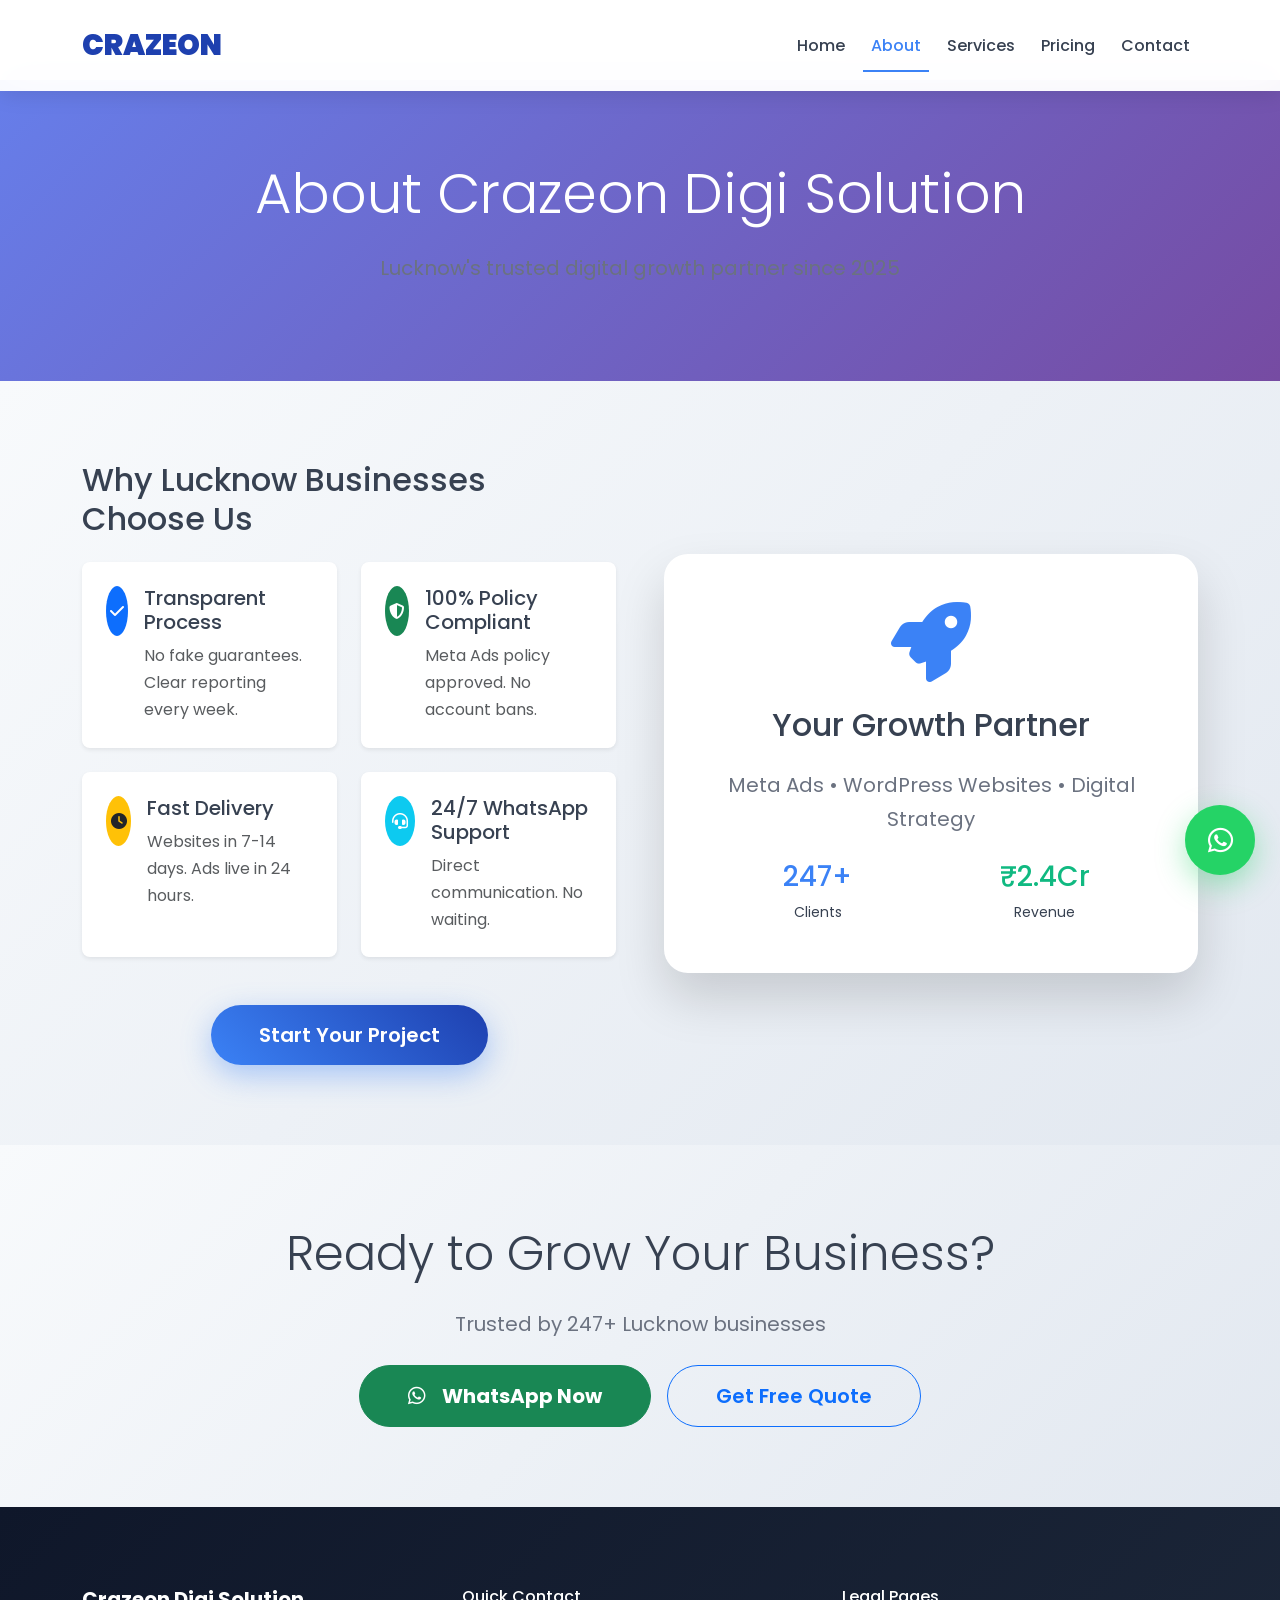
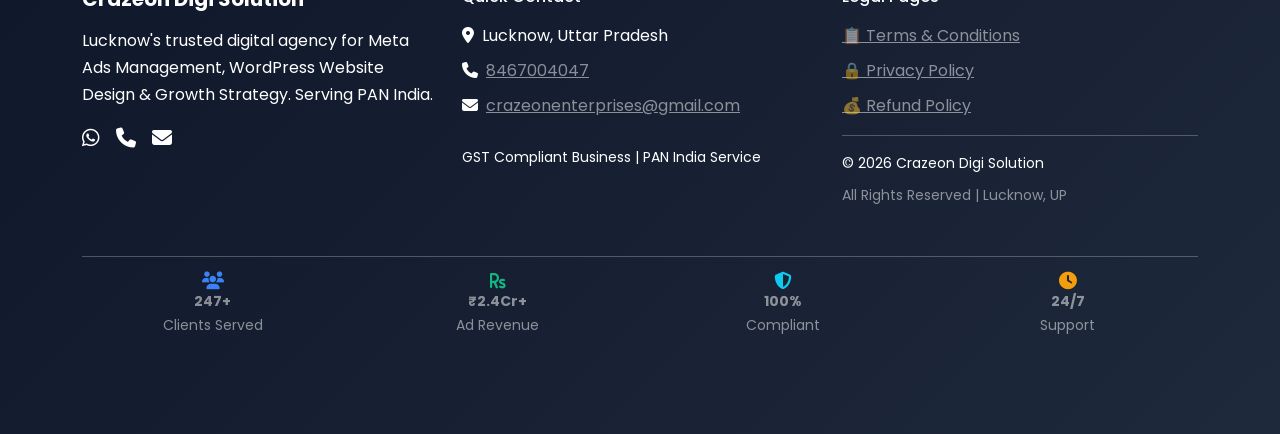
==== about.html @ ede7edd9 "Add files via upload" ====
<!DOCTYPE html>
<html lang="en">
<head>
<meta charset="UTF-8">
<meta name="viewport" content="width=device-width, initial-scale=1.0">
<title>About Us | Crazeon Digi Solution - Lucknow Digital Agency</title>
<meta name="description" content="About Crazeon Digi Solution - Lucknow based Meta Ads agency. 247+ clients served. Transparent digital marketing services.">
<link href="https://fonts.googleapis.com/css2?family=Poppins:wght@300;400;500;600;700;800&display=swap" rel="stylesheet">
<link rel="stylesheet" href="https://cdn.jsdelivr.net/npm/@fortawesome/fontawesome-free@6.4.2/css/all.min.css">
<link href="https://cdn.jsdelivr.net/npm/bootstrap@5.3.2/dist/css/bootstrap.min.css" rel="stylesheet">
<link href="https://cdn.jsdelivr.net/npm/aos@2.3.4/dist/aos.css" rel="stylesheet">
<link href="style.css" rel="stylesheet">
</head>
<body>

<!-- NAVBAR -->
<nav class="navbar navbar-expand-lg navbar-light fixed-top" id="navbar">
  <div class="container">
    <a class="navbar-brand" href="index.html">
      <strong>CRAZEON</strong>
    </a>
    <button class="navbar-toggler" type="button" data-bs-toggle="collapse" data-bs-target="#navbarNav">
      <span class="navbar-toggler-icon"></span>
    </button>
    <div class="collapse navbar-collapse" id="navbarNav">
      <ul class="navbar-nav ms-auto">
        <li class="nav-item"><a class="nav-link" href="index.html">Home</a></li>
        <li class="nav-item"><a class="nav-link active" href="about.html">About</a></li>
        <li class="nav-item"><a class="nav-link" href="services.html">Services</a></li>
        <li class="nav-item"><a class="nav-link" href="pricing.html">Pricing</a></li>
        <li class="nav-item"><a class="nav-link" href="contact.html">Contact</a></li>
      </ul>
    </div>
  </div>
</nav>

<!-- PAGE HEADER -->
<section class="py-5 text-center text-white" style="background: linear-gradient(135deg, #667eea 0%, #764ba2 100%); margin-top: 80px;">
  <div class="container">
    <h1 class="display-4 mb-4">About Crazeon Digi Solution</h1>
    <p class="lead">Lucknow's trusted digital growth partner since 2025</p>
  </div>
</section>

<!-- ABOUT CONTENT -->
<section class="py-5 bg-light">
  <div class="container">
    <div class="row align-items-center g-5">
      <div class="col-lg-6 order-lg-2" data-aos="fade-left">
        <div class="about-hero bg-white p-5 rounded-4 shadow-lg text-center">
          <i class="fas fa-rocket fa-5x text-primary mb-4"></i>
          <h2 class="mb-4">Your Growth Partner</h2>
          <p class="lead mb-4">Meta Ads • WordPress Websites • Digital Strategy</p>
          <div class="row g-3 text-center">
            <div class="col-6"><div class="h3 text-primary mb-1">247+</div><small>Clients</small></div>
            <div class="col-6"><div class="h3 text-success mb-1">₹2.4Cr</div><small>Revenue</small></div>
          </div>
        </div>
      </div>
      <div class="col-lg-6 order-lg-1" data-aos="fade-right">
        <h2 class="mb-4">Why Lucknow Businesses Choose Us</h2>
        <div class="row g-4 mb-5">
          <div class="col-md-6" data-aos="fade-up" data-aos-delay="100">
            <div class="feature-card d-flex align-items-start p-4 bg-white rounded-3 shadow-sm h-100">
              <div class="feature-icon bg-primary text-white rounded-circle me-3 d-flex align-items-center justify-content-center" style="width: 50px; height: 50px;">
                <i class="fas fa-check"></i>
              </div>
              <div>
                <h5>Transparent Process</h5>
                <p class="mb-0 text-muted">No fake guarantees. Clear reporting every week.</p>
              </div>
            </div>
          </div>
          <div class="col-md-6" data-aos="fade-up" data-aos-delay="200">
            <div class="feature-card d-flex align-items-start p-4 bg-white rounded-3 shadow-sm h-100">
              <div class="feature-icon bg-success text-white rounded-circle me-3 d-flex align-items-center justify-content-center" style="width: 50px; height: 50px;">
                <i class="fas fa-shield-alt"></i>
              </div>
              <div>
                <h5>100% Policy Compliant</h5>
                <p class="mb-0 text-muted">Meta Ads policy approved. No account bans.</p>
              </div>
            </div>
          </div>
          <div class="col-md-6" data-aos="fade-up" data-aos-delay="300">
            <div class="feature-card d-flex align-items-start p-4 bg-white rounded-3 shadow-sm h-100">
              <div class="feature-icon bg-warning text-dark rounded-circle me-3 d-flex align-items-center justify-content-center" style="width: 50px; height: 50px;">
                <i class="fas fa-clock"></i>
              </div>
              <div>
                <h5>Fast Delivery</h5>
                <p class="mb-0 text-muted">Websites in 7-14 days. Ads live in 24 hours.</p>
              </div>
            </div>
          </div>
          <div class="col-md-6" data-aos="fade-up" data-aos-delay="400">
            <div class="feature-card d-flex align-items-start p-4 bg-white rounded-3 shadow-sm h-100">
              <div class="feature-icon bg-info text-white rounded-circle me-3 d-flex align-items-center justify-content-center" style="width: 50px; height: 50px;">
                <i class="fas fa-headset"></i>
              </div>
              <div>
                <h5>24/7 WhatsApp Support</h5>
                <p class="mb-0 text-muted">Direct communication. No waiting.</p>
              </div>
            </div>
          </div>
        </div>
        <div class="text-center">
          <a href="contact.html" class="btn btn-primary-custom btn-lg px-5">Start Your Project</a>
        </div>
      </div>
    </div>
  </div>
</section>

<!-- CTA SECTION -->
<section class="py-5 text-center" style="background: linear-gradient(135deg, #f8fafc 0%, #e2e8f0 100%);">
  <div class="container">
    <h2 class="display-5 mb-4" data-aos="zoom-in">Ready to Grow Your Business?</h2>
    <p class="lead mb-4" data-aos="fade-up" data-aos-delay="200">Trusted by 247+ Lucknow businesses</p>
    <div class="d-flex gap-3 justify-content-center flex-wrap" data-aos="fade-up" data-aos-delay="400">
      <a href="https://wa.me/918467004047?text=Hi!%20About%20page%20dekhi...%20services%20ke%20baare%20me%20jaanna%20hai" class="btn btn-success btn-lg px-5" target="_blank">
        <i class="fab fa-whatsapp me-2"></i>WhatsApp Now
      </a>
      <a href="contact.html" class="btn btn-outline-primary btn-lg px-5">Get Free Quote</a>
    </div>
  </div>
</section>

<!-- NEW PROFESSIONAL FOOTER -->
<footer class="bg-dark text-white py-5">
  <div class="container">
    <div class="row">
      <div class="col-lg-4 col-md-6 mb-4">
        <h5 class="mb-3"><strong>Crazeon Digi Solution</strong></h5>
        <p class="mb-3">Lucknow's trusted digital agency for Meta Ads Management, WordPress Website Design & Growth Strategy. Serving PAN India.</p>
        <div class="d-flex gap-3">
          <a href="https://wa.me/918467004047" class="text-white" target="_blank" rel="noopener">
            <i class="fab fa-whatsapp fa-lg"></i>
          </a>
          <a href="tel:+918467004047" class="text-white">
            <i class="fas fa-phone fa-lg"></i>
          </a>
          <a href="mailto:crazeonenterprises@gmail.com" class="text-white">
            <i class="fas fa-envelope fa-lg"></i>
          </a>
        </div>
      </div>
      
      <div class="col-lg-4 col-md-6 mb-4">
        <h6 class="mb-3">Quick Contact</h6>
        <p class="mb-2"><i class="fas fa-map-marker-alt me-2"></i>Lucknow, Uttar Pradesh</p>
        <p class="mb-2"><i class="fas fa-phone me-2"></i><a href="tel:+918467004047" class="text-white-50">8467004047</a></p>
        <p class="mb-4"><i class="fas fa-envelope me-2"></i><a href="mailto:crazeonenterprises@gmail.com" class="text-white-50">crazeonenterprises@gmail.com</a></p>
        <p><small>GST Compliant Business | PAN India Service</small></p>
      </div>
      
      <div class="col-lg-4 col-md-12 mb-4">
        <h6 class="mb-3">Legal Pages</h6>
        <div class="legal-links">
          <a href="terms.html" class="text-white-50 d-block mb-2">📋 Terms & Conditions</a>
          <a href="privacy.html" class="text-white-50 d-block mb-2">🔒 Privacy Policy</a>
          <a href="refund.html" class="text-white-50 d-block mb-3">💰 Refund Policy</a>
          <hr class="my-3">
          <p class="mb-2 small">© 2026 Crazeon Digi Solution</p>
          <p class="mb-0 small text-white-50">All Rights Reserved | Lucknow, UP</p>
        </div>
      </div>
    </div>
    
    <hr class="my-4 opacity-25">
    
    <div class="row text-center text-white-50 small">
      <div class="col-md-3 mb-3">
        <i class="fas fa-users fa-lg text-primary mb-2 d-block"></i>
        <strong>247+</strong><br>Clients Served
      </div>
      <div class="col-md-3 mb-3">
        <i class="fas fa-rupee-sign fa-lg text-success mb-2 d-block"></i>
        <strong>₹2.4Cr+</strong><br>Ad Revenue
      </div>
      <div class="col-md-3 mb-3">
        <i class="fas fa-shield-alt fa-lg text-info mb-2 d-block"></i>
        <strong>100%</strong><br>Compliant
      </div>
      <div class="col-md-3 mb-3">
        <i class="fas fa-clock fa-lg text-warning mb-2 d-block"></i>
        <strong>24/7</strong><br>Support
      </div>
    </div>
  </div>
</footer>

<!-- WHATSAPP FLOAT BUTTON -->
<a href="https://wa.me/918467004047?text=Hi%20Crazeon%20Team!%20Main%20apke%20services%20ke%20bare%20me%20janana%20chahta%20hu...%20Kya%20services%20chahiye?" 
   class="whatsapp-float" target="_blank" rel="noopener noreferrer">
  <i class="fab fa-whatsapp"></i>
  <span class="whatsapp-pulse"></span>
</a>

<!-- SCRIPTS -->
<script src="https://cdn.jsdelivr.net/npm/bootstrap@5.3.2/dist/js/bootstrap.bundle.min.js"></script>
<script src="https://cdn.jsdelivr.net/npm/aos@2.3.4/dist/aos.js"></script>
<script>AOS.init({duration:1000,once:true});</script>
<script src="script.js"></script>
</body>
</html>
---- style.css ----
/* CRAZEON DIGI SOLUTION - COMPLETE STYLE SHEET */
* {
  margin: 0;
  padding: 0;
  box-sizing: border-box;
}

:root {
  --primary: #3b82f6;
  --primary-dark: #1e40af;
  --success: #10b981;
  --warning: #f59e0b;
  --danger: #ef4444;
  --dark: #0f172a;
  --light: #f8fafc;
  --white: #ffffff;
  --shadow: 0 10px 30px rgba(0,0,0,0.1);
  --shadow-lg: 0 25px 50px rgba(0,0,0,0.15);
}

body {
  font-family: 'Poppins', sans-serif;
  line-height: 1.7;
  color: #374151;
  overflow-x: hidden;
}

/* NAVBAR */
#navbar {
  background: rgba(255, 255, 255, 0.95) !important;
  backdrop-filter: blur(20px);
  box-shadow: 0 2px 20px rgba(0, 0, 0, 0.1);
  transition: all 0.3s ease;
  padding: 1rem 0;
}

.navbar-brand {
  font-size: 1.8rem;
  font-weight: 800;
  color: var(--primary-dark) !important;
  text-decoration: none;
}

.nav-link {
  color: #374151 !important;
  font-weight: 500;
  margin-left: 10px;
  transition: all 0.3s ease;
  position: relative;
}

.nav-link.active, .nav-link:hover {
  color: var(--primary) !important;
}

.nav-link.active::after {
  content: '';
  position: absolute;
  bottom: -5px;
  left: 0;
  width: 100%;
  height: 2px;
  background: var(--primary);
}

/* HERO SECTION - PERFECT FIX */
.hero {
  background: linear-gradient(135deg, #1e3a8a 0%, #3b82f6 50%, #60a5fa 100%);
  min-height: 100vh;
  display: flex;
  align-items: center;
  padding: 120px 0 60px;
  position: relative;
  overflow: hidden;
}

.hero::before {
  content: '';
  position: absolute;
  top: 0;
  left: 0;
  right: 0;
  bottom: 0;
  background: 
    radial-gradient(circle at 20% 80%, rgba(120,119,198,0.3) 0%, transparent 50%),
    radial-gradient(circle at 80% 20%, rgba(255,255,255,0.1) 0%, transparent 50%),
    radial-gradient(circle at 40% 40%, rgba(255,119,198,0.2) 0%, transparent 50%);
  pointer-events: none;
  z-index: 1;
}

.hero > .container {
  position: relative;
  z-index: 2;
}

.hero-title {
  font-size: clamp(2.8rem, 6vw, 5rem);
  font-weight: 800;
  line-height: 1.1;
  text-shadow: 0 4px 20px rgba(0, 0, 0, 0.3);
  margin-bottom: 1.5rem;
  color: white !important;
  animation: fadeInUp 1s ease;
}

.gradient-text {
  background: linear-gradient(45deg, #fbbf24, #f59e0b, #ef4444);
  -webkit-background-clip: text;
  -webkit-text-fill-color: transparent;
  background-clip: text;
  font-weight: 900;
}

.hero .lead {
  color: rgba(255, 255, 255, 0.95) !important;
  font-size: 1.3rem;
  font-weight: 400;
  margin-bottom: 2.5rem;
  text-shadow: 0 2px 10px rgba(0, 0, 0, 0.2);
  max-width: 600px;
}

/* STATS CARD */
.stats-card {
  background: rgba(255, 255, 255, 0.15) !important;
  backdrop-filter: blur(25px);
  border: 1px solid rgba(255, 255, 255, 0.3);
  box-shadow: var(--shadow-lg);
  border-radius: 24px;
  padding: 2.5rem 2rem;
  animation: float 6s ease-in-out infinite;
}

.stats-card .h2 {
  color: white !important;
  font-weight: 800;
  text-shadow: 0 2px 10px rgba(0,0,0,0.3);
}

.stats-card .text-white-50 {
  color: rgba(255, 255, 255, 0.9) !important;
  font-weight: 500;
}

/* BUTTONS */
.btn {
  font-weight: 600;
  padding: 15px 30px;
  border-radius: 50px;
  transition: all 0.3s ease;
  text-decoration: none;
  display: inline-flex;
  align-items: center;
  gap: 8px;
}

.btn-primary-custom {
  background: linear-gradient(45deg, var(--primary), var(--primary-dark));
  border: none;
  color: white !important;
  box-shadow: 0 10px 30px rgba(59, 130, 246, 0.4);
}

.btn-primary-custom:hover {
  transform: translateY(-3px);
  box-shadow: 0 20px 40px rgba(59, 130, 246, 0.5);
  color: white !important;
}

.btn-outline-light {
  border: 2px solid rgba(255, 255, 255, 0.8);
  color: rgba(255, 255, 255, 0.95) !important;
  backdrop-filter: blur(10px);
}

.btn-outline-light:hover {
  background: white;
  color: var(--primary-dark) !important;
  transform: translateY(-2px);
}

.btn-success, .btn-warning, .btn-danger {
  font-weight: 700;
}

/* SERVICE CARDS */
.service-card, .pricing-card, .feature-card, .contact-card {
  transition: all 0.3s ease;
  border: none;
  box-shadow: var(--shadow);
}

.service-card:hover {
  transform: translateY(-10px);
  box-shadow: var(--shadow-lg);
}

.pricing-card {
  border: 2px solid transparent;
  position: relative;
  overflow: hidden;
}

.pricing-card:hover {
  border-color: var(--primary);
  transform: translateY(-5px);
}

.recommended-badge {
  position: absolute;
  top: 20px;
  right: 20px;
  z-index: 2;
}

.recommended {
  border-color: var(--success) !important;
}

/* SECTIONS */
section {
  padding: 80px 0;
}

.section-title {
  font-size: 3rem;
  font-weight: 700;
  color: var(--dark);
  margin-bottom: 1rem;
}

.lead {
  font-size: 1.25rem;
  color: #6b7280;
  font-weight: 400;
}

/* BACKGROUND SECTIONS */
.bg-light {
  background: linear-gradient(135deg, #f8fafc 0%, #e2e8f0 100%) !important;
}

.py-5 { padding: 5rem 0 !important; }

/* FOOTER */
footer { 
  background: linear-gradient(135deg, var(--dark) 0%, #1e293b 100%) !important;
  color: white;
}

footer a {
  color: rgba(255,255,255,0.8);
  transition: all 0.3s ease;
}

footer a:hover { 
  color: var(--primary) !important; 
}

.legal-links a:hover {
  color: var(--warning) !important;
}

/* WHATSAPP FLOAT */
.whatsapp-float {
  position: fixed !important;
  bottom: 25px !important;
  right: 25px !important;
  width: 70px !important;
  height: 70px !important;
  background: #25D366 !important;
  color: white !important;
  border-radius: 50% !important;
  display: flex !important;
  align-items: center !important;
  justify-content: center !important;
  font-size: 1.8rem !important;
  box-shadow: 0 10px 30px rgba(37,211,102,0.4) !important;
  z-index: 9999 !important;
  transition: all 0.3s ease !important;
  text-decoration: none !important;
}

.whatsapp-float:hover { 
  transform: scale(1.1) !important; 
}

.whatsapp-pulse {
  position: absolute;
  border: 2px solid rgba(37, 211, 102, 0.3);
  border-radius: 50%;
  width: 100%;
  height: 100%;
  animation: pulse 2s infinite;
}

@keyframes pulse {
  0% { transform: scale(0.9); opacity: 1; }
  100% { transform: scale(1.5); opacity: 0; }
}

/* SERVICE FEATURES */
.service-features .col-md-6 {
  position: relative;
  padding-left: 2rem;
}

.service-features .col-md-6::before {
  content: '';
  position: absolute;
  left: 0;
  top: 0.5rem;
  width: 20px;
  height: 20px;
  background: var(--success);
  border-radius: 50%;
}

/* PRICING TABS */
.pricing-tabs .btn {
  border-radius: 15px;
  padding: 12px 20px;
  font-weight: 600;
}

.active-pricing-tab {
  background: var(--primary) !important;
  color: white !important;
  border-color: var(--primary) !important;
}

/* CONTACT CARDS */
.contact-card {
  transition: all 0.3s ease;
  cursor: pointer;
}

.contact-card:hover {
  transform: translateY(-5px);
  box-shadow: var(--shadow-lg);
}

/* ANIMATIONS */
@keyframes fadeInUp {
  from {
    opacity: 0;
    transform: translateY(30px);
  }
  to {
    opacity: 1;
    transform: translateY(0);
  }
}

@keyframes float {
  0%, 100% { transform: translateY(0px); }
  50% { transform: translateY(-10px); }
}

/* RESPONSIVE */
@media (max-width: 768px) {
  .hero {
    text-align: center;
    padding: 140px 20px 50px !important;
  }
  
  .hero-title {
    font-size: 2.5rem !important;
    line-height: 1.2;
  }
  
  .stats-card {
    margin-top: 2rem;
    padding: 2rem !important;
  }
  
  .btn {
    width: 100%;
    margin-bottom: 1rem;
  }
  
  section {
    padding: 60px 0 !important;
  }
  
  .whatsapp-float {
    bottom: 20px !important;
    right: 20px !important;
    width: 60px !important;
    height: 60px !important;
  }
}

@media (max-width: 576px) {
  .hero-title {
    font-size: 2rem !important;
  }
  
  .section-title {
    font-size: 2rem !important;
  }
}

/* UTILITY CLASSES */
.text-primary { color: var(--primary) !important; }
.text-success { color: var(--success) !important; }
.text-warning { color: var(--warning) !important; }
.text-danger { color: var(--danger) !important; }

.shadow-lg { box-shadow: var(--shadow-lg) !important; }
.rounded-4 { border-radius: 24px !important; }

.fs-6 { font-size: 1rem !important; }
.fw-bold { font-weight: 700 !important; }

/* AOS OVERRIDE */
[data-aos] {
  transition-duration: 0.8s !important;
}

/* FORM STYLES */
.form-control, .form-select {
  border-radius: 15px;
  border: 2px solid #e5e7eb;
  padding: 15px 20px;
  font-size: 1rem;
  transition: all 0.3s ease;
}

.form-control:focus, .form-select:focus {
  border-color: var(--primary);
  box-shadow: 0 0 0 0.2rem rgba(59, 130, 246, 0.25);
}

/* PERFECT END */
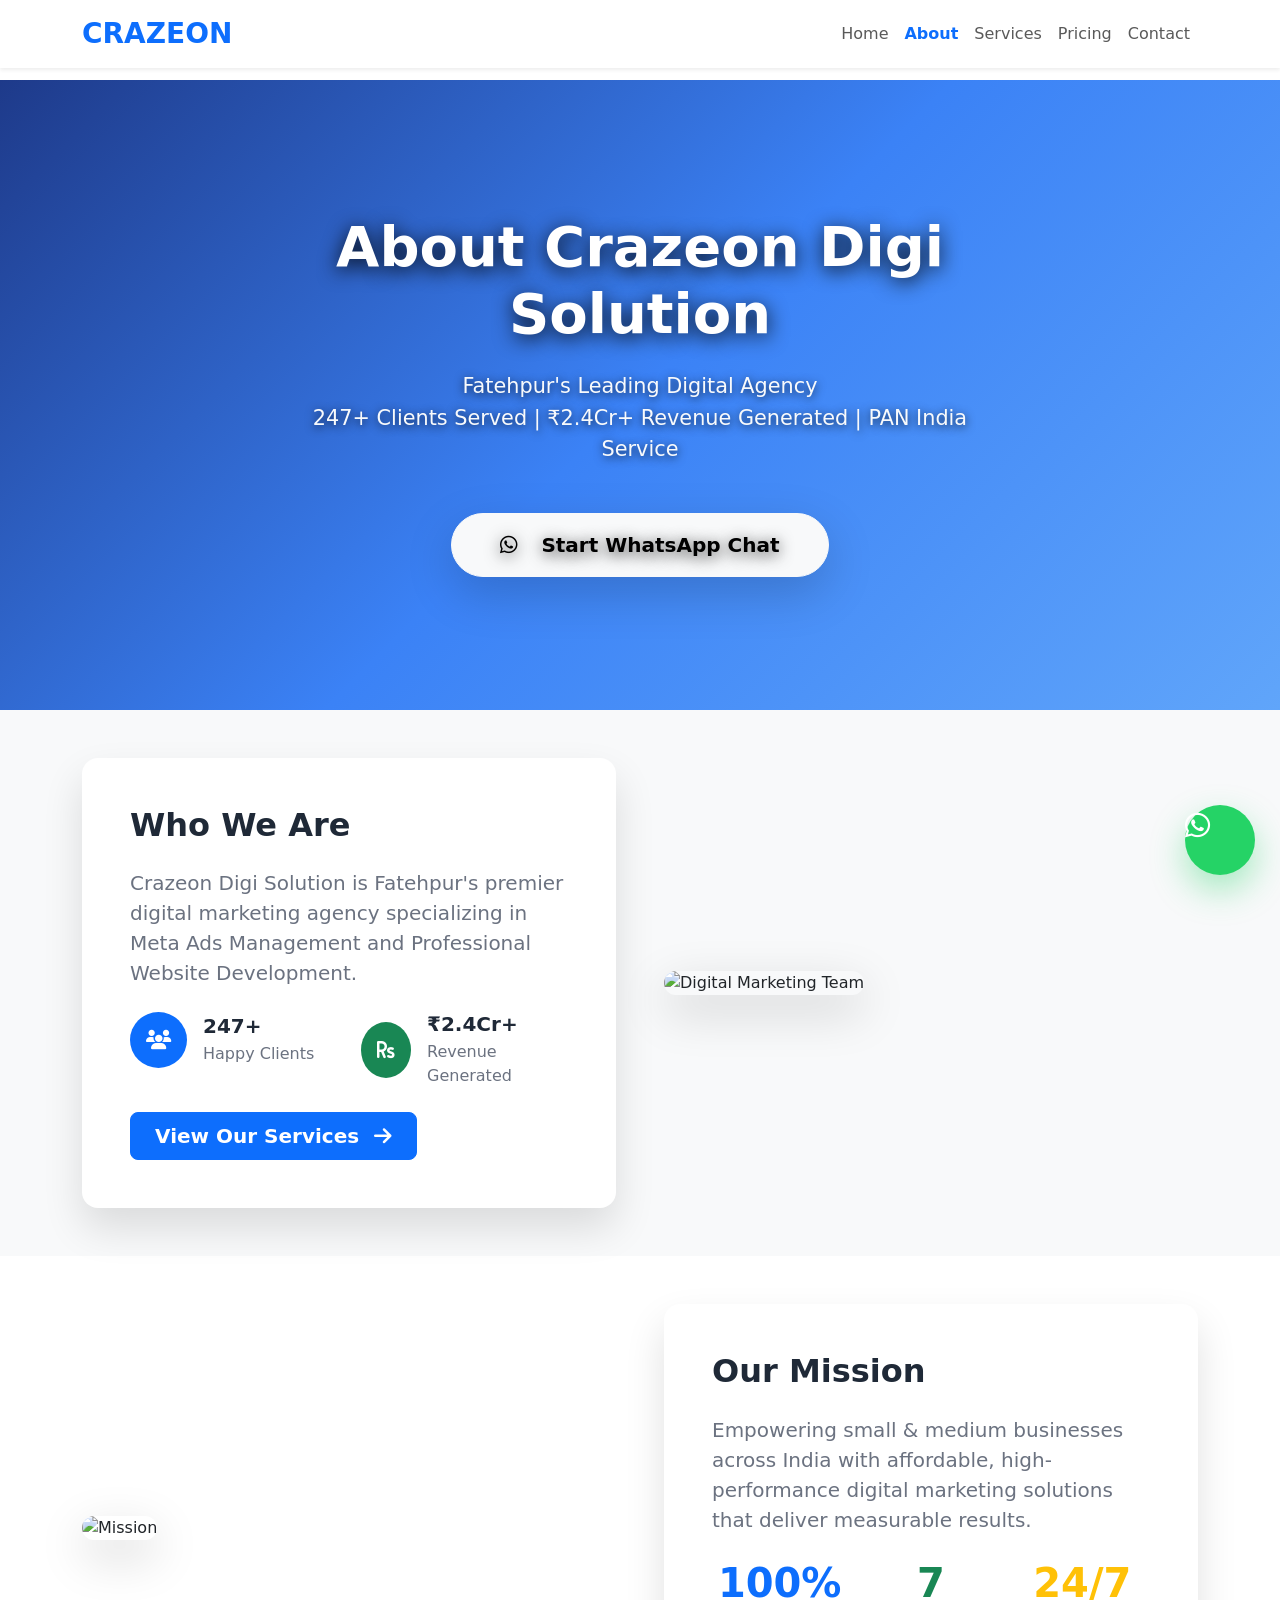
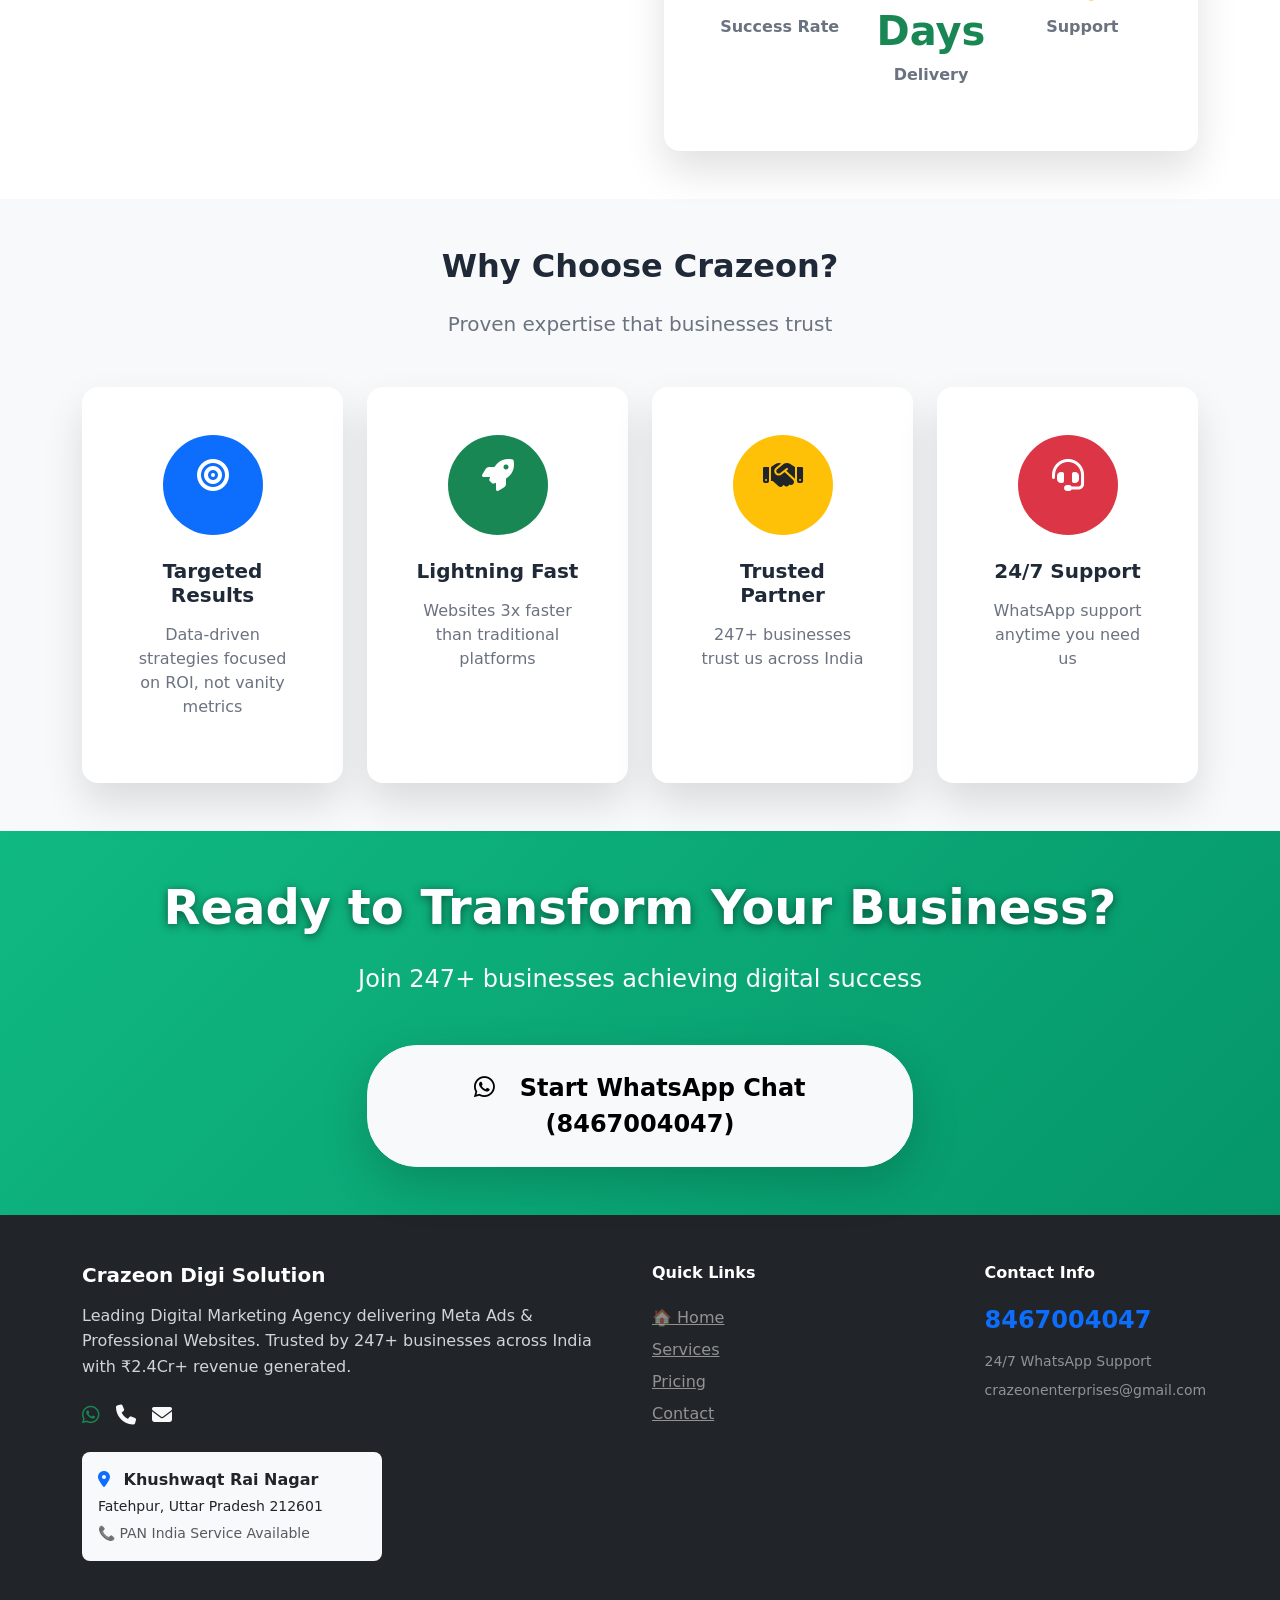
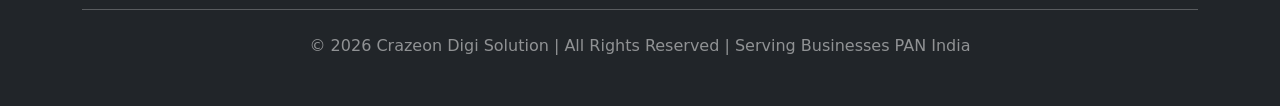
==== commit 0c90c45e: "Add files via upload" ====
--- a/about.html
+++ b/about.html
@@ -3,29 +3,72 @@
 <head>
 <meta charset="UTF-8">
 <meta name="viewport" content="width=device-width, initial-scale=1.0">
-<title>About Us | Crazeon Digi Solution - Lucknow Digital Agency</title>
-<meta name="description" content="About Crazeon Digi Solution - Lucknow based Meta Ads agency. 247+ clients served. Transparent digital marketing services.">
+<title>About | Crazeon Digi Solution - Fatehpur Digital Agency</title>
+<meta name="description" content="About Crazeon Digi Solution. Fatehpur based Digital Marketing Agency. Meta Ads + Professional Websites.">
 <link href="https://fonts.googleapis.com/css2?family=Poppins:wght@300;400;500;600;700;800&display=swap" rel="stylesheet">
 <link rel="stylesheet" href="https://cdn.jsdelivr.net/npm/@fortawesome/fontawesome-free@6.4.2/css/all.min.css">
 <link href="https://cdn.jsdelivr.net/npm/bootstrap@5.3.2/dist/css/bootstrap.min.css" rel="stylesheet">
-<link href="https://cdn.jsdelivr.net/npm/aos@2.3.4/dist/aos.css" rel="stylesheet">
-<link href="style.css" rel="stylesheet">
+<style>
+/* 🔥 100% CLEAR TEXT EVERYWHERE */
+.about-hero { 
+    background: linear-gradient(135deg, #1e3a8a 0%, #3b82f6 50%, #60a5fa 100%) !important;
+    min-height: 70vh; 
+    color: #ffffff !important;
+    text-shadow: 0 3px 15px rgba(0,0,0,0.8) !important;
+}
+
+.about-hero h1 {
+    color: #ffffff !important;
+    font-weight: 800 !important;
+    font-size: 3.5rem !important;
+    text-shadow: 0 4px 20px rgba(0,0,0,0.9) !important;
+}
+
+.about-hero p {
+    color: #f8fafc !important;
+    text-shadow: 0 2px 10px rgba(0,0,0,0.8) !important;
+    font-size: 1.3rem !important;
+}
+
+/* ALL WHITE BACKGROUND SECTIONS */
+.team-card, .stats-card, .feature-card {
+    background: #ffffff !important;
+    box-shadow: 0 20px 40px rgba(0,0,0,0.12) !important;
+}
+
+.team-card h3, .stats-card h3 {
+    color: #1f2937 !important;
+    font-weight: 800 !important;
+}
+
+.text-dark-custom {
+    color: #1f2937 !important;
+}
+
+.text-muted-custom {
+    color: #6b7280 !important;
+}
+
+.whatsapp-float {
+    position: fixed; bottom: 25px; right: 25px; width: 70px; height: 70px;
+    background: #25D366 !important; color: #ffffff !important; border-radius: 50%; 
+    font-size: 1.8rem; box-shadow: 0 15px 35px rgba(37,211,102,0.4); z-index: 9999;
+}
+</style>
 </head>
 <body>
 
 <!-- NAVBAR -->
-<nav class="navbar navbar-expand-lg navbar-light fixed-top" id="navbar">
-  <div class="container">
-    <a class="navbar-brand" href="index.html">
-      <strong>CRAZEON</strong>
-    </a>
+<nav class="navbar navbar-expand-lg navbar-light fixed-top shadow-sm" style="background: rgba(255,255,255,0.98) !important; backdrop-filter: blur(10px);">
+  <div class="container">
+    <a class="navbar-brand fw-bold text-primary fs-3" href="index.html"><strong>CRAZEON</strong></a>
     <button class="navbar-toggler" type="button" data-bs-toggle="collapse" data-bs-target="#navbarNav">
       <span class="navbar-toggler-icon"></span>
     </button>
     <div class="collapse navbar-collapse" id="navbarNav">
       <ul class="navbar-nav ms-auto">
         <li class="nav-item"><a class="nav-link" href="index.html">Home</a></li>
-        <li class="nav-item"><a class="nav-link active" href="about.html">About</a></li>
+        <li class="nav-item"><a class="nav-link active fw-bold text-primary" href="about.html">About</a></li>
         <li class="nav-item"><a class="nav-link" href="services.html">Services</a></li>
         <li class="nav-item"><a class="nav-link" href="pricing.html">Pricing</a></li>
         <li class="nav-item"><a class="nav-link" href="contact.html">Contact</a></li>
@@ -34,79 +77,153 @@
   </div>
 </nav>
 
-<!-- PAGE HEADER -->
-<section class="py-5 text-center text-white" style="background: linear-gradient(135deg, #667eea 0%, #764ba2 100%); margin-top: 80px;">
-  <div class="container">
-    <h1 class="display-4 mb-4">About Crazeon Digi Solution</h1>
-    <p class="lead">Lucknow's trusted digital growth partner since 2025</p>
-  </div>
-</section>
-
-<!-- ABOUT CONTENT -->
+<!-- HERO BANNER - 100% CLEAR -->
+<section class="about-hero py-5 text-center text-white d-flex align-items-center" style="margin-top: 80px;">
+  <div class="container">
+    <div class="row justify-content-center">
+      <div class="col-lg-8">
+        <h1 class="display-3 fw-bold mb-4">About Crazeon Digi Solution</h1>
+        <p class="lead fs-3 mb-5" style="max-width: 700px; margin: auto;">
+          <strong>Fatehpur's Leading Digital Agency</strong><br>
+          247+ Clients Served | ₹2.4Cr+ Revenue Generated | PAN India Service
+        </p>
+        <a href="https://wa.me/918467004047?text=Hi%20Crazeon!%20About%20page%20dekhi...%20services%20discussion%20karni%20hai" 
+           class="btn btn-light btn-lg px-5 py-3 fs-5 fw-bold shadow-lg" style="border-radius: 50px;">
+          <i class="fab fa-whatsapp me-3"></i> Start WhatsApp Chat
+        </a>
+      </div>
+    </div>
+  </div>
+</section>
+
+<!-- ABOUT US -->
 <section class="py-5 bg-light">
   <div class="container">
-    <div class="row align-items-center g-5">
-      <div class="col-lg-6 order-lg-2" data-aos="fade-left">
-        <div class="about-hero bg-white p-5 rounded-4 shadow-lg text-center">
-          <i class="fas fa-rocket fa-5x text-primary mb-4"></i>
-          <h2 class="mb-4">Your Growth Partner</h2>
-          <p class="lead mb-4">Meta Ads • WordPress Websites • Digital Strategy</p>
-          <div class="row g-3 text-center">
-            <div class="col-6"><div class="h3 text-primary mb-1">247+</div><small>Clients</small></div>
-            <div class="col-6"><div class="h3 text-success mb-1">₹2.4Cr</div><small>Revenue</small></div>
-          </div>
-        </div>
-      </div>
-      <div class="col-lg-6 order-lg-1" data-aos="fade-right">
-        <h2 class="mb-4">Why Lucknow Businesses Choose Us</h2>
-        <div class="row g-4 mb-5">
-          <div class="col-md-6" data-aos="fade-up" data-aos-delay="100">
-            <div class="feature-card d-flex align-items-start p-4 bg-white rounded-3 shadow-sm h-100">
-              <div class="feature-icon bg-primary text-white rounded-circle me-3 d-flex align-items-center justify-content-center" style="width: 50px; height: 50px;">
-                <i class="fas fa-check"></i>
+    <div class="row g-5 align-items-center">
+      <div class="col-lg-6">
+        <div class="team-card p-5 rounded-4 h-100">
+          <h2 class="h2 fw-bold mb-4 text-dark-custom">Who We Are</h2>
+          <p class="lead fs-5 mb-4 text-muted-custom">
+            Crazeon Digi Solution is Fatehpur's premier digital marketing agency 
+            specializing in Meta Ads Management and Professional Website Development.
+          </p>
+          <div class="row g-4 mb-4">
+            <div class="col-md-6">
+              <div class="d-flex align-items-center">
+                <div class="bg-primary text-white rounded-circle p-3 me-3">
+                  <i class="fas fa-users fa-lg"></i>
+                </div>
+                <div>
+                  <h5 class="fw-bold text-dark-custom mb-1">247+</h5>
+                  <p class="text-muted-custom mb-0">Happy Clients</p>
+                </div>
               </div>
-              <div>
-                <h5>Transparent Process</h5>
-                <p class="mb-0 text-muted">No fake guarantees. Clear reporting every week.</p>
+            </div>
+            <div class="col-md-6">
+              <div class="d-flex align-items-center">
+                <div class="bg-success text-white rounded-circle p-3 me-3">
+                  <i class="fas fa-rupee-sign fa-lg"></i>
+                </div>
+                <div>
+                  <h5 class="fw-bold text-dark-custom mb-1">₹2.4Cr+</h5>
+                  <p class="text-muted-custom mb-0">Revenue Generated</p>
+                </div>
               </div>
             </div>
           </div>
-          <div class="col-md-6" data-aos="fade-up" data-aos-delay="200">
-            <div class="feature-card d-flex align-items-start p-4 bg-white rounded-3 shadow-sm h-100">
-              <div class="feature-icon bg-success text-white rounded-circle me-3 d-flex align-items-center justify-content-center" style="width: 50px; height: 50px;">
-                <i class="fas fa-shield-alt"></i>
-              </div>
-              <div>
-                <h5>100% Policy Compliant</h5>
-                <p class="mb-0 text-muted">Meta Ads policy approved. No account bans.</p>
-              </div>
-            </div>
-          </div>
-          <div class="col-md-6" data-aos="fade-up" data-aos-delay="300">
-            <div class="feature-card d-flex align-items-start p-4 bg-white rounded-3 shadow-sm h-100">
-              <div class="feature-icon bg-warning text-dark rounded-circle me-3 d-flex align-items-center justify-content-center" style="width: 50px; height: 50px;">
-                <i class="fas fa-clock"></i>
-              </div>
-              <div>
-                <h5>Fast Delivery</h5>
-                <p class="mb-0 text-muted">Websites in 7-14 days. Ads live in 24 hours.</p>
-              </div>
-            </div>
-          </div>
-          <div class="col-md-6" data-aos="fade-up" data-aos-delay="400">
-            <div class="feature-card d-flex align-items-start p-4 bg-white rounded-3 shadow-sm h-100">
-              <div class="feature-icon bg-info text-white rounded-circle me-3 d-flex align-items-center justify-content-center" style="width: 50px; height: 50px;">
-                <i class="fas fa-headset"></i>
-              </div>
-              <div>
-                <h5>24/7 WhatsApp Support</h5>
-                <p class="mb-0 text-muted">Direct communication. No waiting.</p>
-              </div>
-            </div>
-          </div>
-        </div>
-        <div class="text-center">
-          <a href="contact.html" class="btn btn-primary-custom btn-lg px-5">Start Your Project</a>
+          <a href="services.html" class="btn btn-primary btn-lg px-4 py-2 fw-bold">
+            View Our Services <i class="fas fa-arrow-right ms-2"></i>
+          </a>
+        </div>
+      </div>
+      <div class="col-lg-6">
+        <img src="https://images.unsplash.com/photo-1516321310764-9f3c9619fd7d?w=600&h=400&fit=crop" 
+             class="img-fluid rounded-4 shadow-lg" alt="Digital Marketing Team" style="height: 400px; object-fit: cover;">
+      </div>
+    </div>
+  </div>
+</section>
+
+<!-- OUR MISSION -->
+<section class="py-5">
+  <div class="container">
+    <div class="row g-5 align-items-center">
+      <div class="col-lg-6 order-lg-2">
+        <div class="team-card p-5 rounded-4 h-100">
+          <h2 class="h2 fw-bold mb-4 text-dark-custom">Our Mission</h2>
+          <p class="lead fs-5 mb-4 text-muted-custom">
+            Empowering small & medium businesses across India with affordable, 
+            high-performance digital marketing solutions that deliver measurable results.
+          </p>
+          <div class="row g-3">
+            <div class="col-md-4 text-center">
+              <div class="h1 fw-bold text-primary mb-2">100%</div>
+              <p class="text-muted-custom fw-bold">Success Rate</p>
+            </div>
+            <div class="col-md-4 text-center">
+              <div class="h1 fw-bold text-success mb-2">7 Days</div>
+              <p class="text-muted-custom fw-bold">Delivery</p>
+            </div>
+            <div class="col-md-4 text-center">
+              <div class="h1 fw-bold text-warning mb-2">24/7</div>
+              <p class="text-muted-custom fw-bold">Support</p>
+            </div>
+          </div>
+        </div>
+      </div>
+      <div class="col-lg-6 order-lg-1">
+        <img src="https://images.unsplash.com/photo-1522071820081-009f0129c71c?w=600&h=400&fit=crop" 
+             class="img-fluid rounded-4 shadow-lg" alt="Mission" style="height: 400px; object-fit: cover;">
+      </div>
+    </div>
+  </div>
+</section>
+
+<!-- WHY CHOOSE US -->
+<section class="py-5 bg-light">
+  <div class="container">
+    <div class="row justify-content-center text-center mb-5">
+      <div class="col-lg-8">
+        <h2 class="h2 fw-bold mb-4 text-dark-custom">Why Choose Crazeon?</h2>
+        <p class="lead fs-5 text-muted-custom mb-0">Proven expertise that businesses trust</p>
+      </div>
+    </div>
+    
+    <div class="row g-4">
+      <div class="col-lg-3 col-md-6">
+        <div class="stats-card p-5 text-center rounded-4 h-100">
+          <div class="bg-primary text-white rounded-circle mx-auto mb-4 p-4" style="width: 100px; height: 100px;">
+            <i class="fas fa-bullseye fa-2x"></i>
+          </div>
+          <h3 class="h5 fw-bold mb-3 text-dark-custom">Targeted Results</h3>
+          <p class="text-muted-custom">Data-driven strategies focused on ROI, not vanity metrics</p>
+        </div>
+      </div>
+      <div class="col-lg-3 col-md-6">
+        <div class="stats-card p-5 text-center rounded-4 h-100">
+          <div class="bg-success text-white rounded-circle mx-auto mb-4 p-4" style="width: 100px; height: 100px;">
+            <i class="fas fa-rocket fa-2x"></i>
+          </div>
+          <h3 class="h5 fw-bold mb-3 text-dark-custom">Lightning Fast</h3>
+          <p class="text-muted-custom">Websites 3x faster than traditional platforms</p>
+        </div>
+      </div>
+      <div class="col-lg-3 col-md-6">
+        <div class="stats-card p-5 text-center rounded-4 h-100">
+          <div class="bg-warning text-dark rounded-circle mx-auto mb-4 p-4" style="width: 100px; height: 100px;">
+            <i class="fas fa-handshake fa-2x"></i>
+          </div>
+          <h3 class="h5 fw-bold mb-3 text-dark-custom">Trusted Partner</h3>
+          <p class="text-muted-custom">247+ businesses trust us across India</p>
+        </div>
+      </div>
+      <div class="col-lg-3 col-md-6">
+        <div class="stats-card p-5 text-center rounded-4 h-100">
+          <div class="bg-danger text-white rounded-circle mx-auto mb-4 p-4" style="width: 100px; height: 100px;">
+            <i class="fas fa-headset fa-2x"></i>
+          </div>
+          <h3 class="h5 fw-bold mb-3 text-dark-custom">24/7 Support</h3>
+          <p class="text-muted-custom">WhatsApp support anytime you need us</p>
         </div>
       </div>
     </div>
@@ -114,94 +231,92 @@
 </section>
 
 <!-- CTA SECTION -->
-<section class="py-5 text-center" style="background: linear-gradient(135deg, #f8fafc 0%, #e2e8f0 100%);">
-  <div class="container">
-    <h2 class="display-5 mb-4" data-aos="zoom-in">Ready to Grow Your Business?</h2>
-    <p class="lead mb-4" data-aos="fade-up" data-aos-delay="200">Trusted by 247+ Lucknow businesses</p>
-    <div class="d-flex gap-3 justify-content-center flex-wrap" data-aos="fade-up" data-aos-delay="400">
-      <a href="https://wa.me/918467004047?text=Hi!%20About%20page%20dekhi...%20services%20ke%20baare%20me%20jaanna%20hai" class="btn btn-success btn-lg px-5" target="_blank">
-        <i class="fab fa-whatsapp me-2"></i>WhatsApp Now
-      </a>
-      <a href="contact.html" class="btn btn-outline-primary btn-lg px-5">Get Free Quote</a>
-    </div>
-  </div>
-</section>
-
-<!-- NEW PROFESSIONAL FOOTER -->
+<section class="py-5 text-white text-center" style="background: linear-gradient(135deg, #10b981, #059669) !important;">
+  <div class="container">
+    <h2 class="display-5 fw-bold mb-4" style="color: #ffffff !important; text-shadow: 0 2px 10px rgba(0,0,0,0.5);">
+      Ready to Transform Your Business?
+    </h2>
+    <p class="lead fs-4 mb-5" style="color: #f8fafc !important;">Join 247+ businesses achieving digital success</p>
+    <div class="row g-4 justify-content-center">
+      <div class="col-md-6">
+        <a href="https://wa.me/918467004047?text=Hi%20Crazeon!%20About%20page%20padha...%20business%20growth%20package%20discussion%20karni%20hai" 
+           class="btn btn-light btn-lg px-6 py-4 fs-4 fw-bold shadow-lg" style="border-radius: 50px;" target="_blank">
+          <i class="fab fa-whatsapp me-3"></i> Start WhatsApp Chat (8467004047)
+        </a>
+      </div>
+    </div>
+  </div>
+</section>
+
+<!-- PERFECT FOOTER -->
 <footer class="bg-dark text-white py-5">
   <div class="container">
     <div class="row">
-      <div class="col-lg-4 col-md-6 mb-4">
-        <h5 class="mb-3"><strong>Crazeon Digi Solution</strong></h5>
-        <p class="mb-3">Lucknow's trusted digital agency for Meta Ads Management, WordPress Website Design & Growth Strategy. Serving PAN India.</p>
-        <div class="d-flex gap-3">
-          <a href="https://wa.me/918467004047" class="text-white" target="_blank" rel="noopener">
-            <i class="fab fa-whatsapp fa-lg"></i>
-          </a>
-          <a href="tel:+918467004047" class="text-white">
-            <i class="fas fa-phone fa-lg"></i>
-          </a>
-          <a href="mailto:crazeonenterprises@gmail.com" class="text-white">
-            <i class="fas fa-envelope fa-lg"></i>
-          </a>
-        </div>
-      </div>
-      
-      <div class="col-lg-4 col-md-6 mb-4">
-        <h6 class="mb-3">Quick Contact</h6>
-        <p class="mb-2"><i class="fas fa-map-marker-alt me-2"></i>Lucknow, Uttar Pradesh</p>
-        <p class="mb-2"><i class="fas fa-phone me-2"></i><a href="tel:+918467004047" class="text-white-50">8467004047</a></p>
-        <p class="mb-4"><i class="fas fa-envelope me-2"></i><a href="mailto:crazeonenterprises@gmail.com" class="text-white-50">crazeonenterprises@gmail.com</a></p>
-        <p><small>GST Compliant Business | PAN India Service</small></p>
-      </div>
-      
-      <div class="col-lg-4 col-md-12 mb-4">
-        <h6 class="mb-3">Legal Pages</h6>
-        <div class="legal-links">
-          <a href="terms.html" class="text-white-50 d-block mb-2">📋 Terms & Conditions</a>
-          <a href="privacy.html" class="text-white-50 d-block mb-2">🔒 Privacy Policy</a>
-          <a href="refund.html" class="text-white-50 d-block mb-3">💰 Refund Policy</a>
-          <hr class="my-3">
-          <p class="mb-2 small">© 2026 Crazeon Digi Solution</p>
-          <p class="mb-0 small text-white-50">All Rights Reserved | Lucknow, UP</p>
-        </div>
-      </div>
-    </div>
-    
-    <hr class="my-4 opacity-25">
-    
-    <div class="row text-center text-white-50 small">
-      <div class="col-md-3 mb-3">
-        <i class="fas fa-users fa-lg text-primary mb-2 d-block"></i>
-        <strong>247+</strong><br>Clients Served
-      </div>
-      <div class="col-md-3 mb-3">
-        <i class="fas fa-rupee-sign fa-lg text-success mb-2 d-block"></i>
-        <strong>₹2.4Cr+</strong><br>Ad Revenue
-      </div>
-      <div class="col-md-3 mb-3">
-        <i class="fas fa-shield-alt fa-lg text-info mb-2 d-block"></i>
-        <strong>100%</strong><br>Compliant
-      </div>
-      <div class="col-md-3 mb-3">
-        <i class="fas fa-clock fa-lg text-warning mb-2 d-block"></i>
-        <strong>24/7</strong><br>Support
-      </div>
+      <div class="col-lg-6 mb-4">
+        <h5 class="fw-bold mb-3"><strong>Crazeon Digi Solution</strong></h5>
+        <p class="mb-4" style="color: #d1d5db !important; line-height: 1.6;">
+          Leading Digital Marketing Agency delivering Meta Ads & Professional Websites. 
+          Trusted by 247+ businesses across India with ₹2.4Cr+ revenue generated.
+        </p>
+        <div class="d-flex gap-3 mb-4">
+          <a href="https://wa.me/918467004047" class="text-success"><i class="fab fa-whatsapp fa-lg"></i></a>
+          <a href="tel:+918467004047" class="text-light"><i class="fas fa-phone fa-lg"></i></a>
+          <a href="mailto:crazeonenterprises@gmail.com" class="text-light"><i class="fas fa-envelope fa-lg"></i></a>
+        </div>
+        <div class="p-3 bg-light rounded-3" style="max-width: 300px;">
+          <p class="mb-1 fw-bold fs-6 text-dark">
+            <i class="fas fa-map-marker-alt me-2 text-primary"></i>
+            Khushwaqt Rai Nagar
+          </p>
+          <p class="mb-1 small text-dark fw-medium">
+            Fatehpur, Uttar Pradesh 212601
+          </p>
+          <small class="text-muted">📞 PAN India Service Available</small>
+        </div>
+      </div>
+      <div class="col-lg-6">
+        <div class="row">
+          <div class="col-md-7">
+            <h6 class="fw-bold mb-4">Quick Links</h6>
+            <a href="index.html" class="text-white-50 d-block mb-2">🏠 Home</a>
+            <a href="services.html" class="text-white-50 d-block mb-2">Services</a>
+            <a href="pricing.html" class="text-white-50 d-block mb-2">Pricing</a>
+            <a href="contact.html" class="text-white-50 d-block mb-2">Contact</a>
+          </div>
+          <div class="col-md-5">
+            <h6 class="fw-bold mb-4">Contact Info</h6>
+            <div class="h4 fw-bold text-primary mb-3">8467004047</div>
+            <p class="text-white-50 small mb-2">24/7 WhatsApp Support</p>
+            <p class="text-white-50 small mb-0">crazeonenterprises@gmail.com</p>
+          </div>
+        </div>
+      </div>
+    </div>
+    <hr class="my-4">
+    <div class="text-center">
+      <p class="text-white-50 mb-0">
+        © 2026 Crazeon Digi Solution | All Rights Reserved | Serving Businesses PAN India
+      </p>
     </div>
   </div>
 </footer>
-
-<!-- WHATSAPP FLOAT BUTTON -->
-<a href="https://wa.me/918467004047?text=Hi%20Crazeon%20Team!%20Main%20apke%20services%20ke%20bare%20me%20janana%20chahta%20hu...%20Kya%20services%20chahiye?" 
-   class="whatsapp-float" target="_blank" rel="noopener noreferrer">
-  <i class="fab fa-whatsapp"></i>
-  <span class="whatsapp-pulse"></span>
-</a>
 
 <!-- SCRIPTS -->
 <script src="https://cdn.jsdelivr.net/npm/bootstrap@5.3.2/dist/js/bootstrap.bundle.min.js"></script>
-<script src="https://cdn.jsdelivr.net/npm/aos@2.3.4/dist/aos.js"></script>
-<script>AOS.init({duration:1000,once:true});</script>
-<script src="script.js"></script>
+
+<!-- WHATSAPP FLOAT -->
+<a href="https://wa.me/918467004047?text=Hi%20Crazeon!%20About%20page%20floating%20button..." 
+   class="whatsapp-float" target="_blank" style="animation: pulse 2s infinite;">
+  <i class="fab fa-whatsapp"></i>
+</a>
+
+<style>
+@keyframes pulse {
+  0% { transform: scale(1); }
+  50% { transform: scale(1.1); }
+  100% { transform: scale(1); }
+}
+</style>
+
 </body>
 </html>
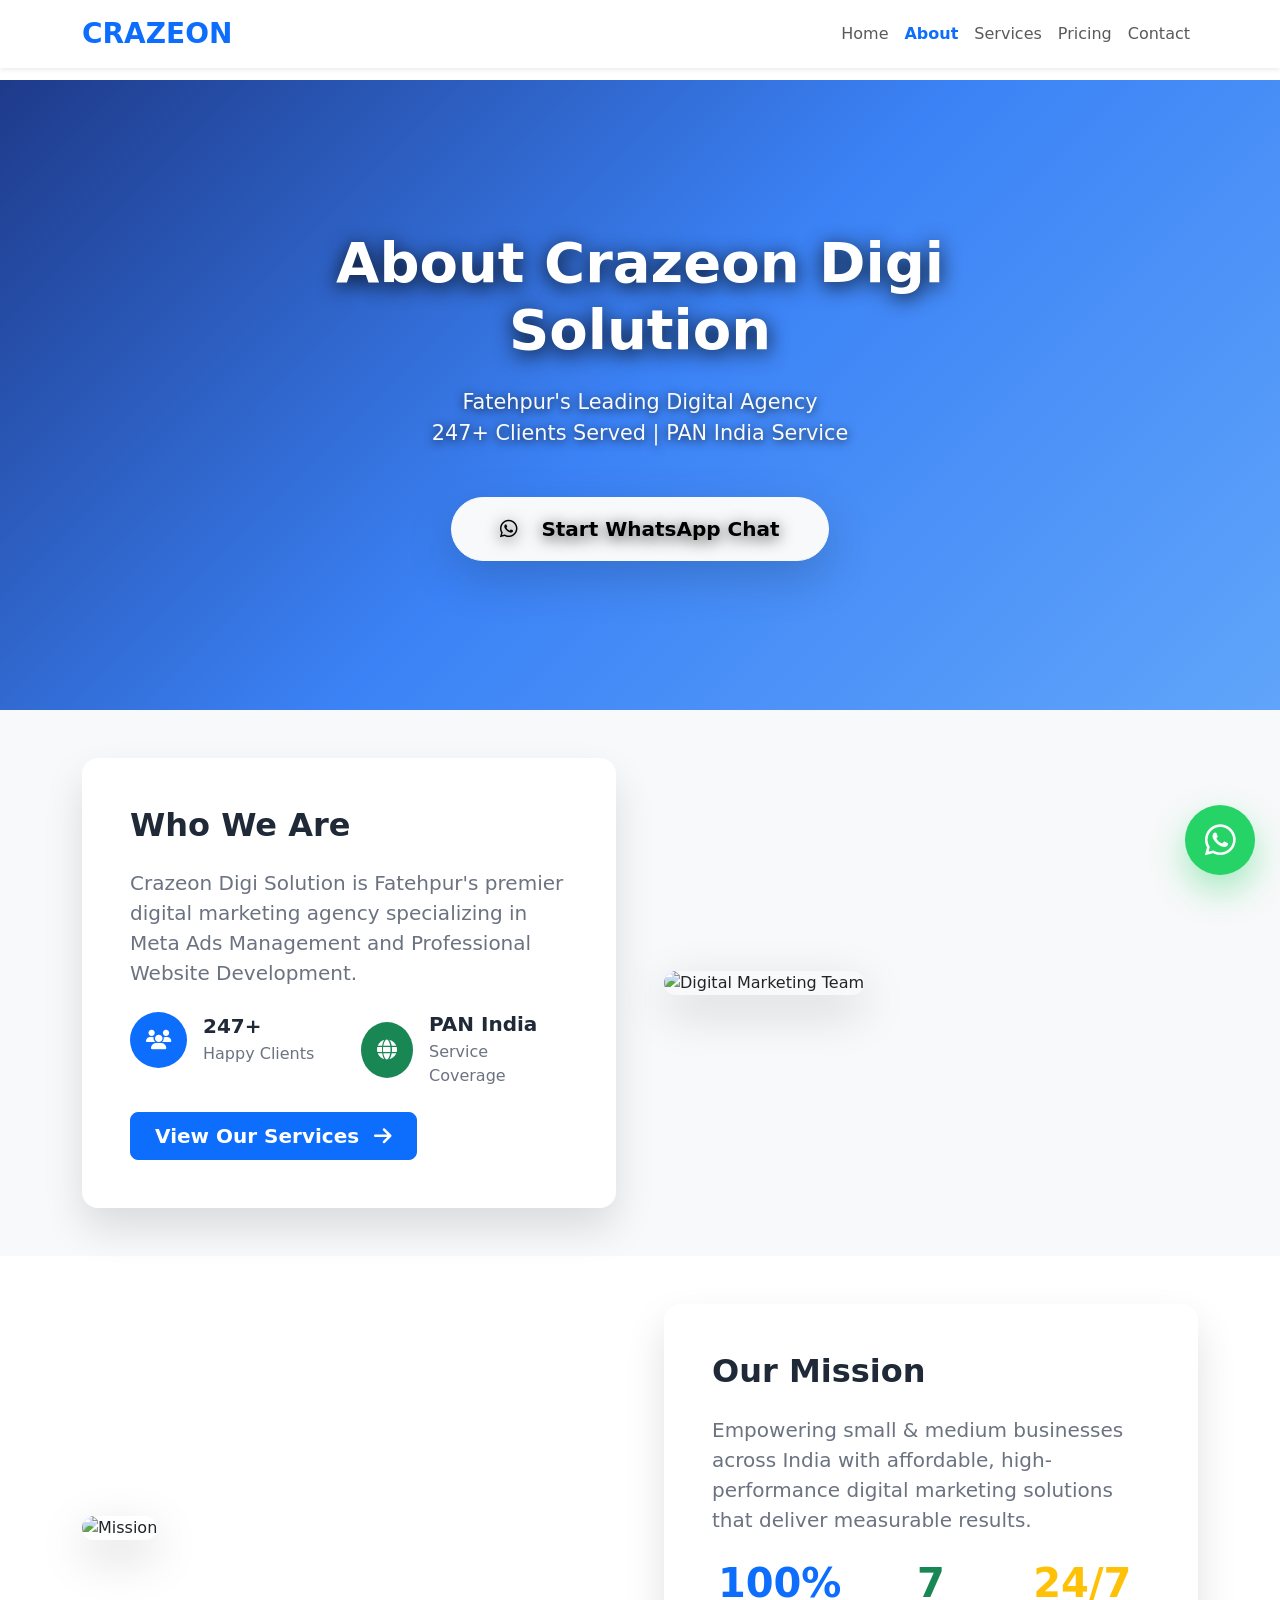
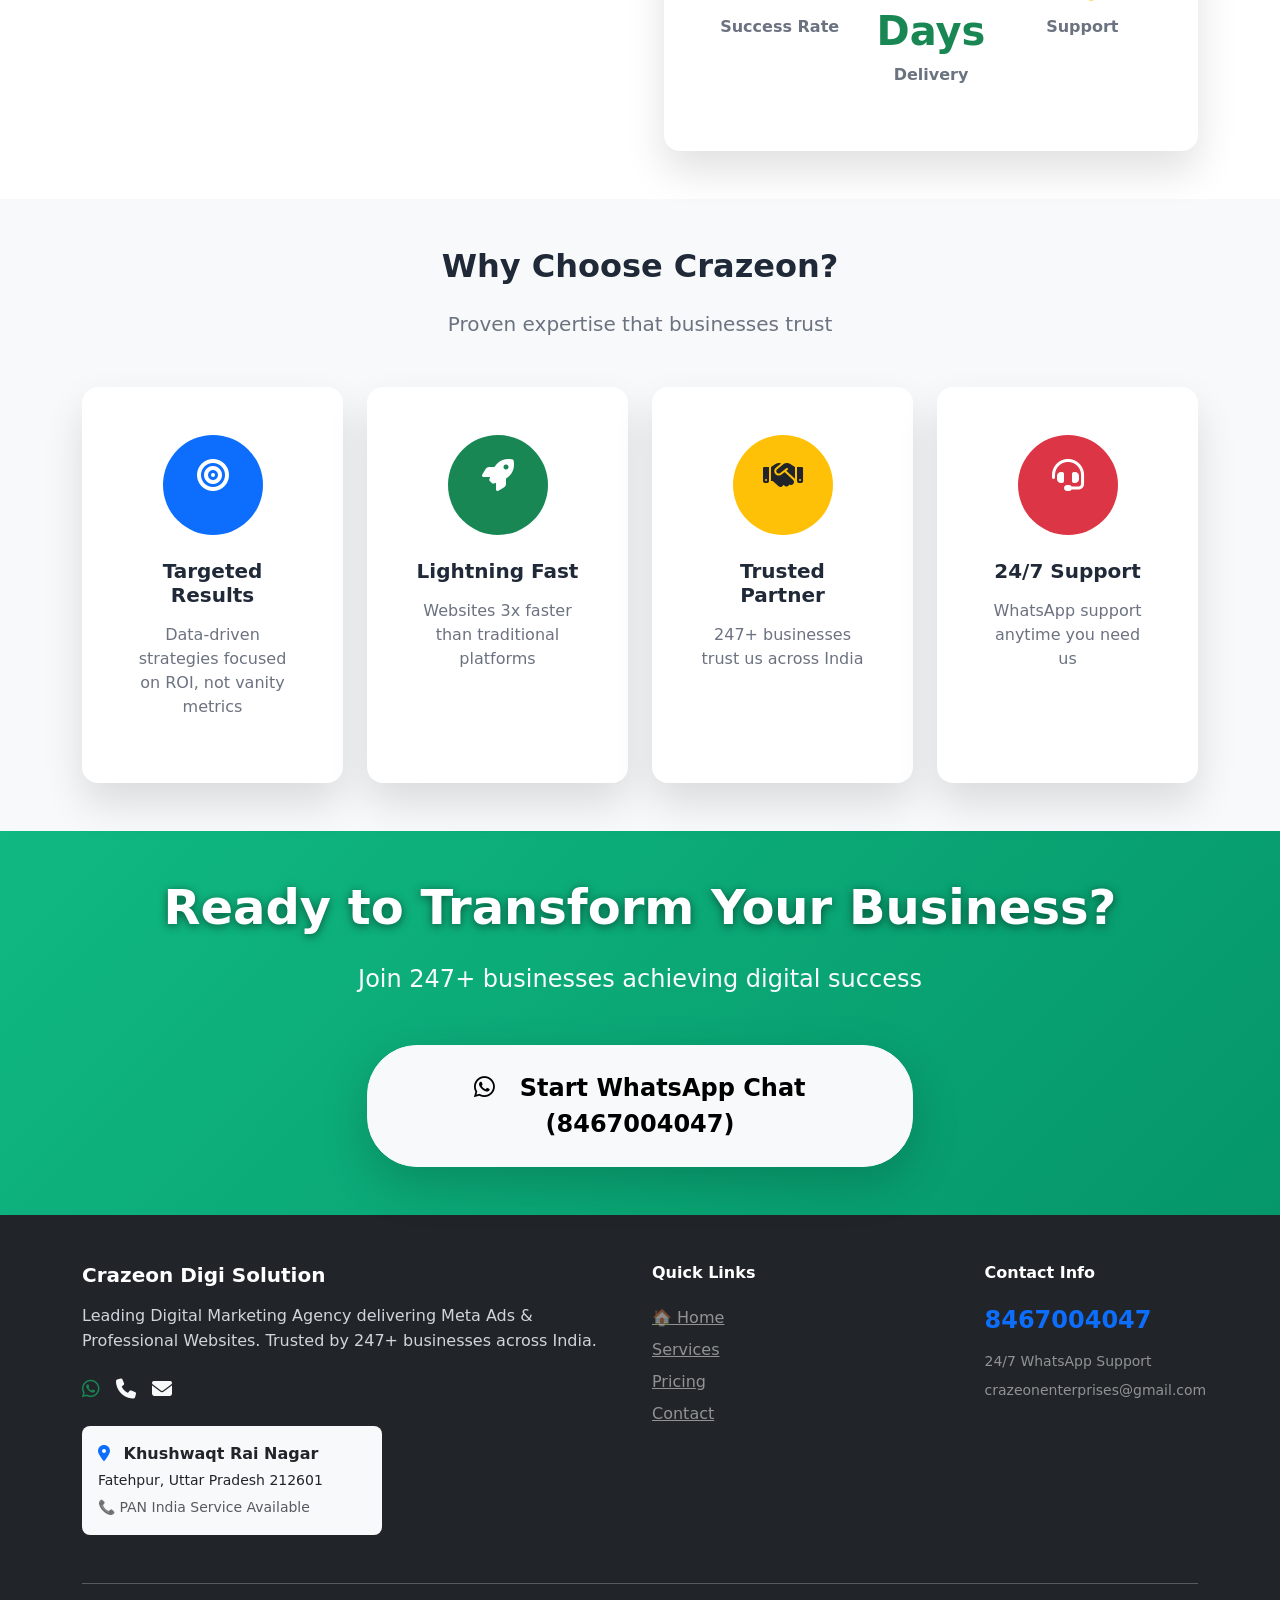
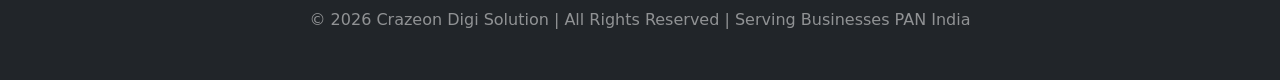
==== commit d53e704d: "Add files via upload" ====
--- a/about.html
+++ b/about.html
@@ -9,7 +9,32 @@
 <link rel="stylesheet" href="https://cdn.jsdelivr.net/npm/@fortawesome/fontawesome-free@6.4.2/css/all.min.css">
 <link href="https://cdn.jsdelivr.net/npm/bootstrap@5.3.2/dist/css/bootstrap.min.css" rel="stylesheet">
 <style>
-/* 🔥 100% CLEAR TEXT EVERYWHERE */
+/* 🔥 PERFECT FLOATING WHATSAPP */
+.whatsapp-float {
+    position: fixed !important; 
+    bottom: 25px !important; 
+    right: 25px !important; 
+    width: 70px !important; 
+    height: 70px !important;
+    background: #25D366 !important; 
+    color: white !important; 
+    border-radius: 50% !important; 
+    font-size: 2.2rem !important;
+    box-shadow: 0 15px 35px rgba(37,211,102,0.4) !important; 
+    z-index: 99999 !important;
+    display: flex !important; 
+    align-items: center !important; 
+    justify-content: center !important;
+    text-decoration: none !important; 
+    transition: all 0.3s ease !important;
+    animation: pulse 2s infinite !important;
+}
+.whatsapp-float:hover {
+    transform: scale(1.1) !important;
+    box-shadow: 0 20px 40px rgba(37,211,102,0.5) !important;
+}
+
+/* HERO TEXT PERFECTLY CLEAR */
 .about-hero { 
     background: linear-gradient(135deg, #1e3a8a 0%, #3b82f6 50%, #60a5fa 100%) !important;
     min-height: 70vh; 
@@ -30,7 +55,6 @@
     font-size: 1.3rem !important;
 }
 
-/* ALL WHITE BACKGROUND SECTIONS */
 .team-card, .stats-card, .feature-card {
     background: #ffffff !important;
     box-shadow: 0 20px 40px rgba(0,0,0,0.12) !important;
@@ -41,18 +65,13 @@
     font-weight: 800 !important;
 }
 
-.text-dark-custom {
-    color: #1f2937 !important;
-}
-
-.text-muted-custom {
-    color: #6b7280 !important;
-}
-
-.whatsapp-float {
-    position: fixed; bottom: 25px; right: 25px; width: 70px; height: 70px;
-    background: #25D366 !important; color: #ffffff !important; border-radius: 50%; 
-    font-size: 1.8rem; box-shadow: 0 15px 35px rgba(37,211,102,0.4); z-index: 9999;
+.text-dark-custom { color: #1f2937 !important; }
+.text-muted-custom { color: #6b7280 !important; }
+
+@keyframes pulse {
+    0% { transform: scale(1); }
+    50% { transform: scale(1.08); }
+    100% { transform: scale(1); }
 }
 </style>
 </head>
@@ -85,7 +104,7 @@
         <h1 class="display-3 fw-bold mb-4">About Crazeon Digi Solution</h1>
         <p class="lead fs-3 mb-5" style="max-width: 700px; margin: auto;">
           <strong>Fatehpur's Leading Digital Agency</strong><br>
-          247+ Clients Served | ₹2.4Cr+ Revenue Generated | PAN India Service
+          247+ Clients Served | PAN India Service
         </p>
         <a href="https://wa.me/918467004047?text=Hi%20Crazeon!%20About%20page%20dekhi...%20services%20discussion%20karni%20hai" 
            class="btn btn-light btn-lg px-5 py-3 fs-5 fw-bold shadow-lg" style="border-radius: 50px;">
@@ -122,11 +141,11 @@
             <div class="col-md-6">
               <div class="d-flex align-items-center">
                 <div class="bg-success text-white rounded-circle p-3 me-3">
-                  <i class="fas fa-rupee-sign fa-lg"></i>
+                  <i class="fas fa-globe fa-lg"></i>
                 </div>
                 <div>
-                  <h5 class="fw-bold text-dark-custom mb-1">₹2.4Cr+</h5>
-                  <p class="text-muted-custom mb-0">Revenue Generated</p>
+                  <h5 class="fw-bold text-dark-custom mb-1">PAN India</h5>
+                  <p class="text-muted-custom mb-0">Service Coverage</p>
                 </div>
               </div>
             </div>
@@ -256,7 +275,7 @@
         <h5 class="fw-bold mb-3"><strong>Crazeon Digi Solution</strong></h5>
         <p class="mb-4" style="color: #d1d5db !important; line-height: 1.6;">
           Leading Digital Marketing Agency delivering Meta Ads & Professional Websites. 
-          Trusted by 247+ businesses across India with ₹2.4Cr+ revenue generated.
+          Trusted by 247+ businesses across India.
         </p>
         <div class="d-flex gap-3 mb-4">
           <a href="https://wa.me/918467004047" class="text-success"><i class="fab fa-whatsapp fa-lg"></i></a>
@@ -304,19 +323,10 @@
 <!-- SCRIPTS -->
 <script src="https://cdn.jsdelivr.net/npm/bootstrap@5.3.2/dist/js/bootstrap.bundle.min.js"></script>
 
-<!-- WHATSAPP FLOAT -->
-<a href="https://wa.me/918467004047?text=Hi%20Crazeon!%20About%20page%20floating%20button..." 
-   class="whatsapp-float" target="_blank" style="animation: pulse 2s infinite;">
+<!-- 🔥 PERFECT FLOATING WHATSAPP -->
+<a href="https://wa.me/918467004047?text=Hi%20Crazeon!%20About%20page%20dekhi..." class="whatsapp-float" target="_blank">
   <i class="fab fa-whatsapp"></i>
 </a>
 
-<style>
-@keyframes pulse {
-  0% { transform: scale(1); }
-  50% { transform: scale(1.1); }
-  100% { transform: scale(1); }
-}
-</style>
-
 </body>
 </html>
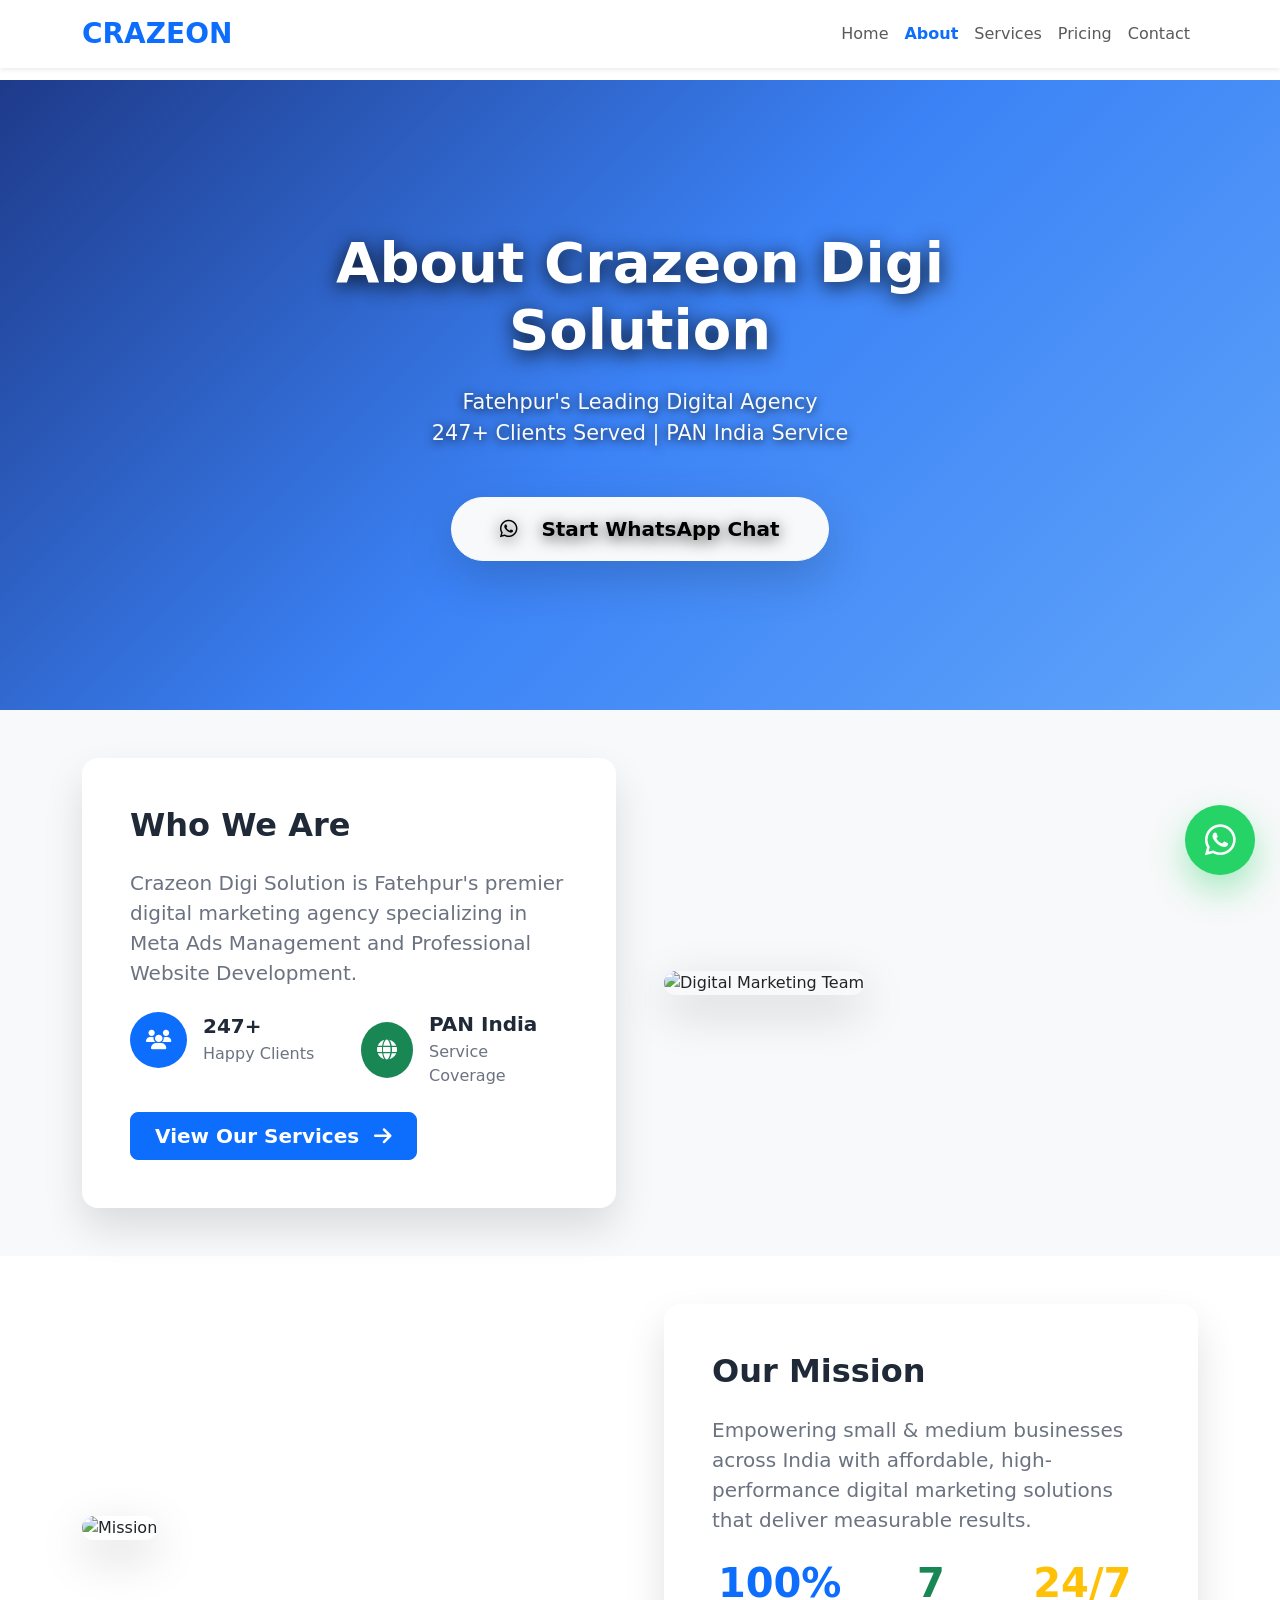
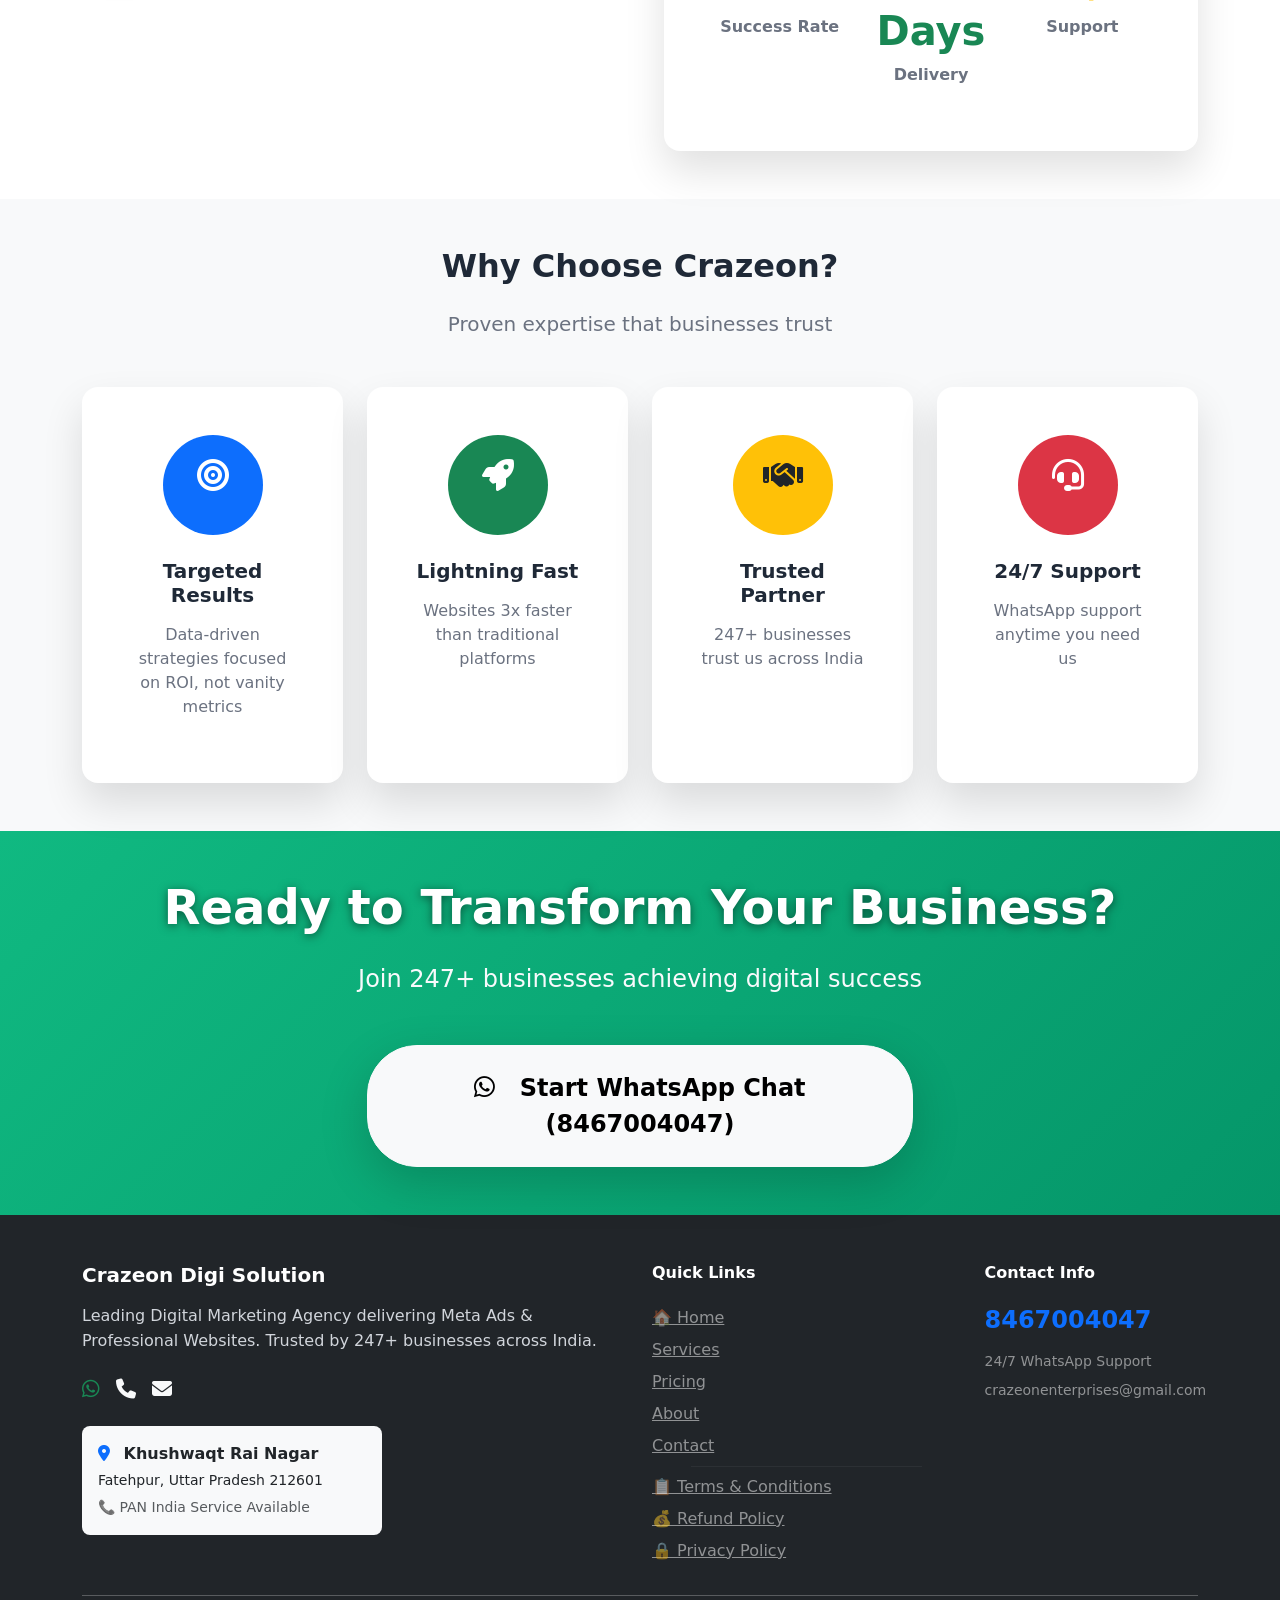
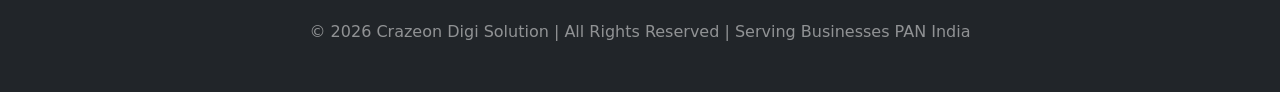
==== commit 5518c5e5: "Add files via upload" ====
--- a/about.html
+++ b/about.html
@@ -68,6 +68,11 @@
 .text-dark-custom { color: #1f2937 !important; }
 .text-muted-custom { color: #6b7280 !important; }
 
+/* FOOTER SEPARATOR */
+.footer-separator {
+    border-color: rgba(255,255,255,0.2) !important;
+}
+
 @keyframes pulse {
     0% { transform: scale(1); }
     50% { transform: scale(1.08); }
@@ -267,7 +272,7 @@
   </div>
 </section>
 
-<!-- PERFECT FOOTER -->
+<!-- ✅ PERFECT CONSISTENT FOOTER WITH LEGAL LINKS -->
 <footer class="bg-dark text-white py-5">
   <div class="container">
     <div class="row">
@@ -295,12 +300,18 @@
       </div>
       <div class="col-lg-6">
         <div class="row">
+          <!-- ✅ UPDATED QUICK LINKS WITH LEGAL PAGES -->
           <div class="col-md-7">
             <h6 class="fw-bold mb-4">Quick Links</h6>
             <a href="index.html" class="text-white-50 d-block mb-2">🏠 Home</a>
             <a href="services.html" class="text-white-50 d-block mb-2">Services</a>
             <a href="pricing.html" class="text-white-50 d-block mb-2">Pricing</a>
+            <a href="about.html" class="text-white-50 d-block mb-2">About</a>
             <a href="contact.html" class="text-white-50 d-block mb-2">Contact</a>
+            <hr class="my-2 w-75 mx-auto footer-separator">
+            <a href="terms.html" class="text-white-50 d-block mb-2">📋 Terms & Conditions</a>
+            <a href="refund.html" class="text-white-50 d-block mb-2">💰 Refund Policy</a>
+            <a href="privacy.html" class="text-white-50 d-block mb-2">🔒 Privacy Policy</a>
           </div>
           <div class="col-md-5">
             <h6 class="fw-bold mb-4">Contact Info</h6>
